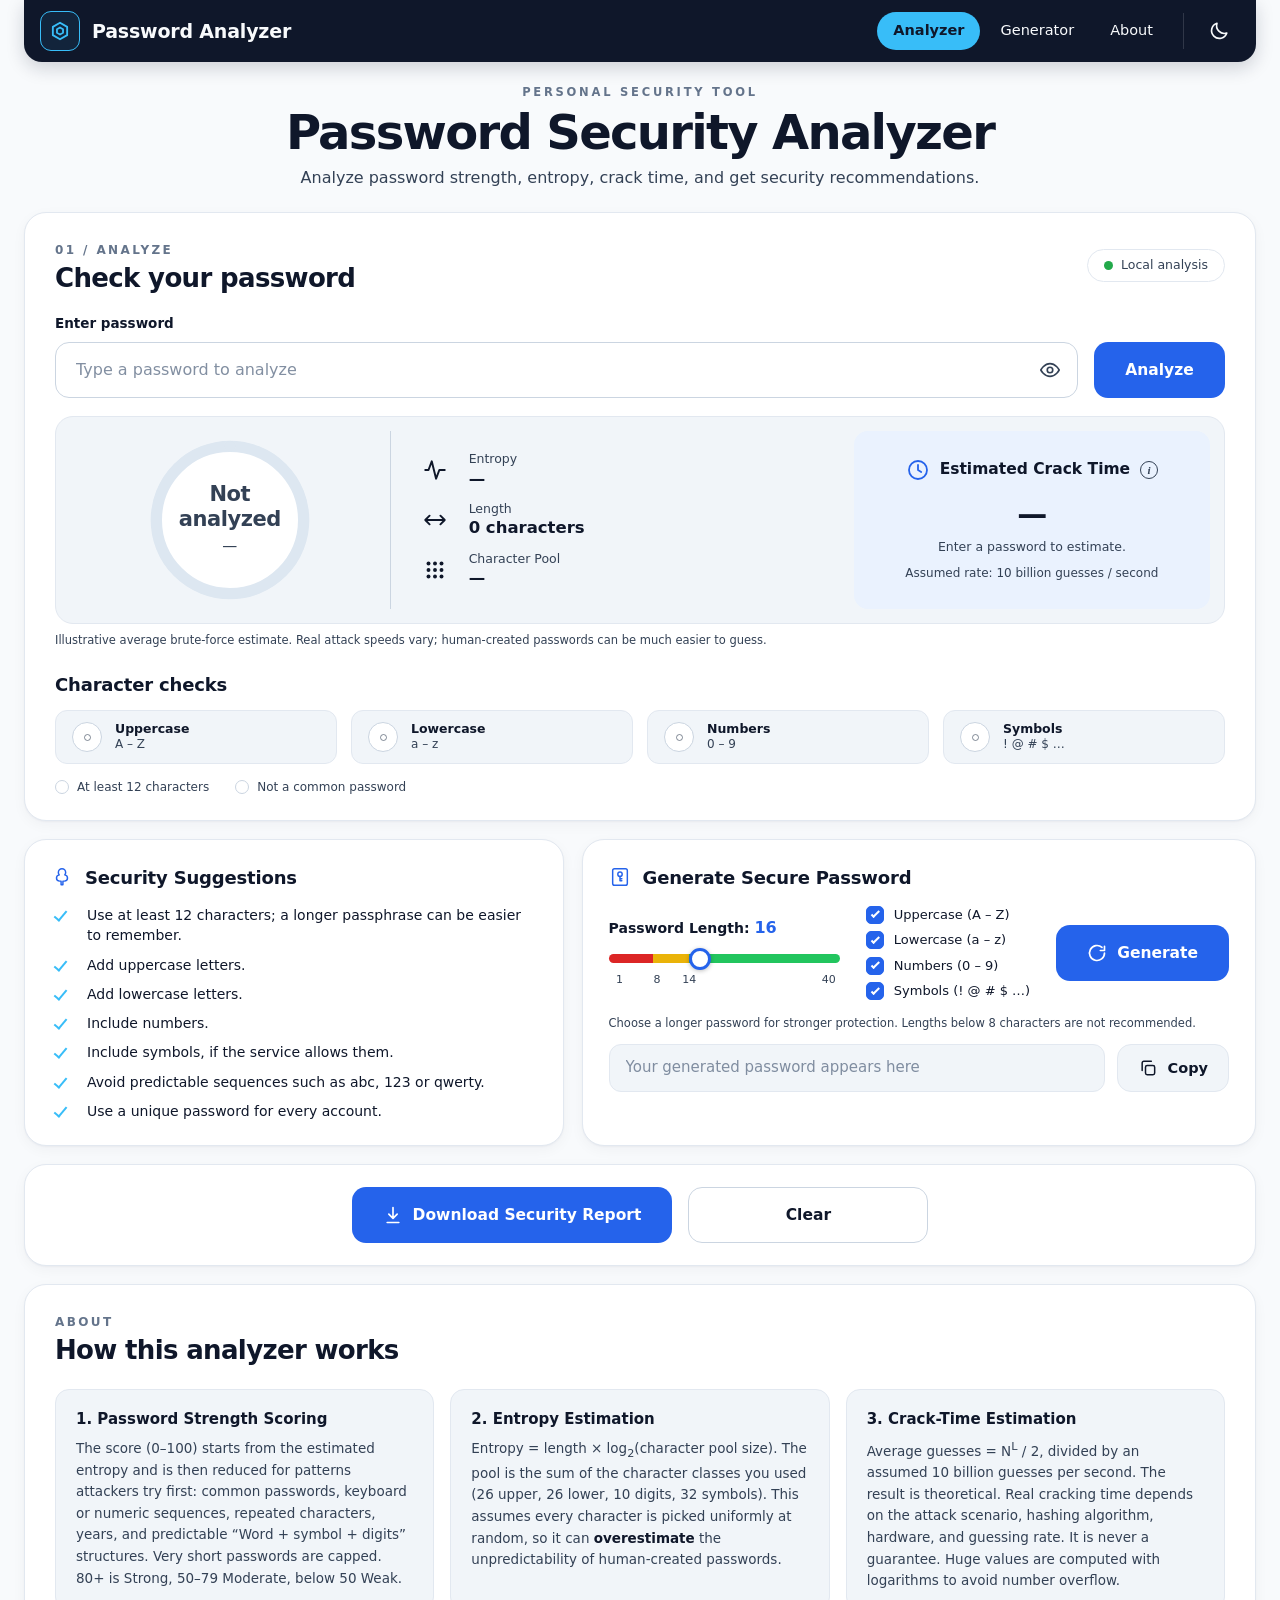
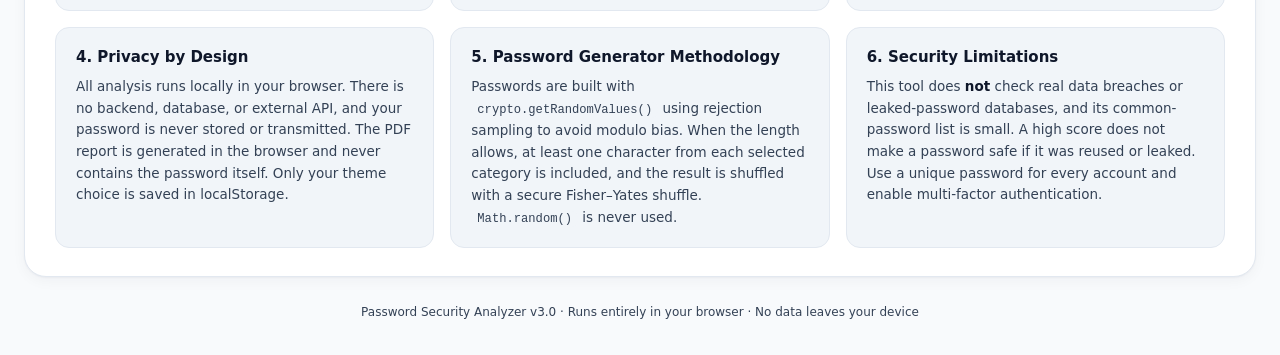
==== index.html @ edba5897 "Add Password Security Analyzer" ====
<!DOCTYPE html>
<html lang="en" data-theme="light">
<head>
  <meta charset="UTF-8">
  <meta name="viewport" content="width=device-width, initial-scale=1">
  <title>Password Security Analyzer</title>
  <meta name="description" content="Analyze password strength, entropy, crack time, and get security recommendations. Everything runs locally in your browser.">
  <meta name="color-scheme" content="light dark">
  <script>
    /* Apply the saved theme before first paint to avoid a flash. */
    try {
      var saved = localStorage.getItem('psa-theme');
      if (saved === 'dark' || saved === 'light') document.documentElement.setAttribute('data-theme', saved);
    } catch (e) {}
  </script>
  <link rel="stylesheet" href="style.css">
</head>
<body>

  <!-- ============ NAVIGATION ============ -->
  <header class="nav" id="top">
    <div class="nav__inner">
      <a class="brand" href="#top" aria-label="Password Analyzer home">
        <span class="brand__logo" aria-hidden="true">
          <svg viewBox="0 0 24 24" fill="none" stroke="currentColor" stroke-width="2" stroke-linejoin="round">
            <path d="M12 3l7.8 4.5v9L12 21l-7.8-4.5v-9L12 3z"/>
            <path d="M12 8.2l3.3 1.9v3.8L12 15.8l-3.3-1.9v-3.8L12 8.2z"/>
          </svg>
        </span>
        <span class="brand__name">Password Analyzer</span>
      </a>

      <nav class="nav__links" aria-label="Primary">
        <a href="#analyzer" class="nav__link is-active" data-section="analyzer">Analyzer</a>
        <a href="#generator" class="nav__link" data-section="generator">Generator</a>
        <a href="#about" class="nav__link" data-section="about">About</a>
        <span class="nav__divider" aria-hidden="true"></span>
        <button class="theme-toggle" id="themeToggle" type="button" aria-label="Switch to dark theme" title="Toggle light / dark theme">
          <svg class="icon-moon" viewBox="0 0 24 24" fill="none" stroke="currentColor" stroke-width="1.8" stroke-linecap="round" stroke-linejoin="round" aria-hidden="true"><path d="M20.5 14.2A8.5 8.5 0 0 1 9.8 3.5 8.5 8.5 0 1 0 20.5 14.2z"/></svg>
          <svg class="icon-sun" viewBox="0 0 24 24" fill="none" stroke="currentColor" stroke-width="1.8" stroke-linecap="round" stroke-linejoin="round" aria-hidden="true"><circle cx="12" cy="12" r="4"/><path d="M12 2v2M12 20v2M4.9 4.9l1.4 1.4M17.7 17.7l1.4 1.4M2 12h2M20 12h2M4.9 19.1l1.4-1.4M17.7 6.3l1.4-1.4"/></svg>
        </button>
      </nav>
    </div>
  </header>

  <main class="container">

    <!-- ============ HERO ============ -->
    <section class="hero">
      <p class="eyebrow eyebrow--hero">Personal Security Tool</p>
      <h1>Password Security Analyzer</h1>
      <p class="hero__sub">Analyze password strength, entropy, crack time, and get security recommendations.</p>
    </section>

    <!-- ============ ANALYZER ============ -->
    <section class="card card--analyzer" id="analyzer" aria-labelledby="analyzeTitle">
      <div class="card__head">
        <div>
          <p class="eyebrow">01 / Analyze</p>
          <h2 id="analyzeTitle" class="h-lg">Check your password</h2>
        </div>
        <span class="pill"><i class="pill__dot" aria-hidden="true"></i>Local analysis</span>
      </div>

      <label class="field-label" for="passwordInput">Enter password</label>
      <form class="input-row" id="analyzeForm" autocomplete="off" novalidate>
        <div class="input-wrap">
          <input id="passwordInput" type="password" placeholder="Type a password to analyze" autocomplete="off" autocapitalize="off" autocorrect="off" spellcheck="false" aria-describedby="privacyNote">
          <button class="eye" id="eyeBtn" type="button" aria-label="Show password" aria-pressed="false">
            <svg class="eye__open" viewBox="0 0 24 24" fill="none" stroke="currentColor" stroke-width="1.8" stroke-linecap="round" stroke-linejoin="round" aria-hidden="true"><path d="M2 12s3.6-7 10-7 10 7 10 7-3.6 7-10 7S2 12 2 12z"/><circle cx="12" cy="12" r="3"/></svg>
            <svg class="eye__closed" viewBox="0 0 24 24" fill="none" stroke="currentColor" stroke-width="1.8" stroke-linecap="round" stroke-linejoin="round" aria-hidden="true"><path d="M17.9 17.9A10.4 10.4 0 0 1 12 19C5.6 19 2 12 2 12a18.5 18.5 0 0 1 4.1-5.1M9.9 5.2A9.7 9.7 0 0 1 12 5c6.4 0 10 7 10 7a18.6 18.6 0 0 1-2.2 3.2M14.1 14.1a3 3 0 1 1-4.2-4.2M2 2l20 20"/></svg>
          </button>
        </div>
        <button class="btn btn--primary btn--analyze" id="analyzeBtn" type="submit">Analyze</button>
      </form>
      <span id="privacyNote" class="sr-only">Your password never leaves this browser.</span>

      <!-- Analysis dashboard -->
      <div class="panel" aria-live="polite">
        <!-- A. Strength meter -->
        <div class="panel__col panel__meter">
          <div class="ring" id="ring" role="img" aria-label="Password strength meter: not analyzed">
            <svg viewBox="0 0 120 120" aria-hidden="true">
              <circle class="ring__track" cx="60" cy="60" r="52"/>
              <circle class="ring__bar" id="ringBar" cx="60" cy="60" r="52"/>
            </svg>
            <div class="ring__center">
              <div class="ring__label" id="strengthLabel">Not analyzed</div>
              <div class="ring__score" id="strengthScore">&mdash;</div>
            </div>
          </div>
        </div>

        <!-- B. Metrics -->
        <div class="panel__col panel__metrics">
          <div class="metric">
            <span class="metric__ico" aria-hidden="true"><svg viewBox="0 0 24 24" fill="none" stroke="currentColor" stroke-width="1.8" stroke-linecap="round" stroke-linejoin="round"><path d="M3 12h3l3-8 4 16 3-8h5"/></svg></span>
            <div><span class="metric__label">Entropy</span><strong class="metric__value" id="mEntropy">&mdash;</strong></div>
          </div>
          <div class="metric">
            <span class="metric__ico" aria-hidden="true"><svg viewBox="0 0 24 24" fill="none" stroke="currentColor" stroke-width="1.8" stroke-linecap="round" stroke-linejoin="round"><path d="M3 12h18M7 8l-4 4 4 4M17 8l4 4-4 4"/></svg></span>
            <div><span class="metric__label">Length</span><strong class="metric__value" id="mLength">0 characters</strong></div>
          </div>
          <div class="metric">
            <span class="metric__ico" aria-hidden="true"><svg viewBox="0 0 24 24" fill="currentColor"><circle cx="6" cy="6" r="1.8"/><circle cx="12" cy="6" r="1.8"/><circle cx="18" cy="6" r="1.8"/><circle cx="6" cy="12" r="1.8"/><circle cx="12" cy="12" r="1.8"/><circle cx="18" cy="12" r="1.8"/><circle cx="6" cy="18" r="1.8"/><circle cx="12" cy="18" r="1.8"/><circle cx="18" cy="18" r="1.8"/></svg></span>
            <div><span class="metric__label">Character Pool</span><strong class="metric__value" id="mPool">&mdash;</strong></div>
          </div>
        </div>

        <!-- C. Crack time -->
        <div class="panel__col panel__crack">
          <div class="crack">
            <div class="crack__title">
              <svg viewBox="0 0 24 24" fill="none" stroke="currentColor" stroke-width="1.8" stroke-linecap="round" stroke-linejoin="round" aria-hidden="true"><circle cx="12" cy="12" r="9"/><path d="M12 7v5l3.2 2"/></svg>
              <span>Estimated Crack Time</span>
              <span class="info" tabindex="0" role="note" aria-label="About this estimate: Theoretical average time for an exhaustive search at 10 billion guesses per second. Real attacks depend on the hashing algorithm, hardware and attack method, and human-made passwords are often guessed far faster.">i
                <span class="info__tip">Theoretical average time for an exhaustive search at 10 billion guesses per second. Real attacks depend on the hashing algorithm, hardware and attack method, and human-made passwords are often guessed much faster.</span>
              </span>
            </div>
            <div class="crack__value" id="crackValue">&mdash;</div>
            <div class="crack__note" id="crackNote">Enter a password to estimate.</div>
            <div class="crack__rate">Assumed rate: 10 billion guesses / second</div>
          </div>
        </div>
      </div>
      <p class="footnote">Illustrative average brute-force estimate. Real attack speeds vary; human-created passwords can be much easier to guess.</p>

      <h3 class="h-md">Character checks</h3>
      <div class="tiles">
        <div class="tile" data-check="upper"><span class="tile__ico" aria-hidden="true"></span><div><strong>Uppercase</strong><span>A &ndash; Z</span></div></div>
        <div class="tile" data-check="lower"><span class="tile__ico" aria-hidden="true"></span><div><strong>Lowercase</strong><span>a &ndash; z</span></div></div>
        <div class="tile" data-check="number"><span class="tile__ico" aria-hidden="true"></span><div><strong>Numbers</strong><span>0 &ndash; 9</span></div></div>
        <div class="tile" data-check="symbol"><span class="tile__ico" aria-hidden="true"></span><div><strong>Symbols</strong><span>! @ # $ &hellip;</span></div></div>
      </div>
      <div class="minis">
        <span class="mini" data-check="len12"><i class="mini__dot" aria-hidden="true"></i><span>At least 12 characters</span></span>
        <span class="mini" data-check="common"><i class="mini__dot" aria-hidden="true"></i><span id="commonText">Not a common password</span></span>
      </div>
    </section>

    <!-- ============ SUGGESTIONS + GENERATOR ============ -->
    <div class="lower" id="generator">
      <section class="card card--suggest" aria-labelledby="sugTitle">
        <h2 class="h-md h-icon" id="sugTitle">
          <svg viewBox="0 0 24 24" fill="none" stroke="currentColor" stroke-width="1.6" stroke-linecap="round" stroke-linejoin="round" aria-hidden="true"><path d="M12 3a4 4 0 0 0-4 4c0 1.1.4 2 1 2.7-1.8.4-3 1.8-3 3.5 0 1.9 1.6 3.3 3.5 3.3H11v4h2v-4h1.5c1.9 0 3.5-1.4 3.5-3.3 0-1.7-1.2-3.1-3-3.5.6-.7 1-1.6 1-2.7a4 4 0 0 0-4-4z"/></svg>
          Security Suggestions
        </h2>
        <ul class="suggest" id="suggestList"></ul>
      </section>

      <section class="card card--gen" aria-labelledby="genTitle">
        <h2 class="h-md h-icon" id="genTitle">
          <svg viewBox="0 0 24 24" fill="none" stroke="currentColor" stroke-width="1.6" stroke-linecap="round" stroke-linejoin="round" aria-hidden="true"><rect x="4" y="3" width="16" height="18" rx="2"/><circle cx="12" cy="9" r="2.4"/><path d="M12 11.4V16M12 14h2M12 16h2"/></svg>
          Generate Secure Password
        </h2>

        <div class="gen">
          <div class="gen__length">
            <label class="gen__label" for="lengthSlider">Password Length: <span class="gen__value" id="lengthValue">16</span></label>
            <input id="lengthSlider" class="slider" type="range" min="1" max="40" step="1" value="16" aria-valuemin="1" aria-valuemax="40">
            <div class="ticks" aria-hidden="true">
              <span style="left:0%">1</span>
              <span style="left:17.95%">8</span>
              <span style="left:33.33%">14</span>
              <span style="left:100%">40</span>
            </div>
          </div>

          <fieldset class="opts">
            <legend class="sr-only">Character types</legend>
            <label class="check"><input type="checkbox" id="optUpper" checked><span class="check__box" aria-hidden="true"></span>Uppercase (A &ndash; Z)</label>
            <label class="check"><input type="checkbox" id="optLower" checked><span class="check__box" aria-hidden="true"></span>Lowercase (a &ndash; z)</label>
            <label class="check"><input type="checkbox" id="optNumber" checked><span class="check__box" aria-hidden="true"></span>Numbers (0 &ndash; 9)</label>
            <label class="check"><input type="checkbox" id="optSymbol" checked><span class="check__box" aria-hidden="true"></span>Symbols (! @ # $ &hellip;)</label>
          </fieldset>

          <button class="btn btn--primary btn--generate" id="generateBtn" type="button">
            <svg viewBox="0 0 24 24" fill="none" stroke="currentColor" stroke-width="2" stroke-linecap="round" stroke-linejoin="round" aria-hidden="true"><path d="M21 12a9 9 0 1 1-3-6.7"/><path d="M21 4v5h-5"/></svg>
            Generate
          </button>
        </div>

        <p class="footnote gen__hint" id="genHint">Choose a longer password for stronger protection. Lengths below 8 characters are not recommended.</p>

        <div class="out-row">
          <input id="generatedOutput" class="out" type="text" readonly placeholder="Your generated password appears here" aria-label="Generated password" spellcheck="false" autocomplete="off">
          <button class="btn btn--ghost btn--copy" id="copyBtn" type="button" aria-label="Copy generated password">
            <svg viewBox="0 0 24 24" fill="none" stroke="currentColor" stroke-width="1.8" stroke-linecap="round" stroke-linejoin="round" aria-hidden="true"><rect x="9" y="9" width="11" height="11" rx="2"/><path d="M5 15V6a2 2 0 0 1 2-2h9"/></svg>
            <span id="copyText">Copy</span>
          </button>
        </div>
        <p class="status" id="genStatus" role="status" aria-live="polite"></p>
      </section>
    </div>

    <!-- ============ ACTION FOOTER ============ -->
    <section class="card card--actions" aria-label="Report actions">
      <button class="btn btn--primary btn--wide" id="downloadBtn" type="button">
        <svg viewBox="0 0 24 24" fill="none" stroke="currentColor" stroke-width="2" stroke-linecap="round" stroke-linejoin="round" aria-hidden="true"><path d="M12 3v12M7 11l5 5 5-5M5 21h14"/></svg>
        Download Security Report
      </button>
      <button class="btn btn--outline btn--wide" id="clearBtn" type="button">Clear</button>
      <p class="status status--center" id="actionStatus" role="status" aria-live="polite"></p>
    </section>

    <!-- ============ ABOUT ============ -->
    <section class="card card--about" id="about" aria-labelledby="aboutTitle">
      <p class="eyebrow">About</p>
      <h2 class="h-lg" id="aboutTitle">How this analyzer works</h2>

      <div class="about">
        <article>
          <h3>1. Password Strength Scoring</h3>
          <p>The score (0&ndash;100) starts from the estimated entropy and is then reduced for patterns attackers try first: common passwords, keyboard or numeric sequences, repeated characters, years, and predictable &ldquo;Word + symbol + digits&rdquo; structures. Very short passwords are capped. 80+ is Strong, 50&ndash;79 Moderate, below 50 Weak.</p>
        </article>
        <article>
          <h3>2. Entropy Estimation</h3>
          <p>Entropy = length &times; log<sub>2</sub>(character pool size). The pool is the sum of the character classes you used (26 upper, 26 lower, 10 digits, 32 symbols). This assumes every character is picked uniformly at random, so it can <strong>overestimate</strong> the unpredictability of human-created passwords.</p>
        </article>
        <article>
          <h3>3. Crack-Time Estimation</h3>
          <p>Average guesses = N<sup>L</sup> / 2, divided by an assumed 10 billion guesses per second. The result is theoretical. Real cracking time depends on the attack scenario, hashing algorithm, hardware, and guessing rate. It is never a guarantee. Huge values are computed with logarithms to avoid number overflow.</p>
        </article>
        <article>
          <h3>4. Privacy by Design</h3>
          <p>All analysis runs locally in your browser. There is no backend, database, or external API, and your password is never stored or transmitted. The PDF report is generated in the browser and never contains the password itself. Only your theme choice is saved in localStorage.</p>
        </article>
        <article>
          <h3>5. Password Generator Methodology</h3>
          <p>Passwords are built with <code>crypto.getRandomValues()</code> using rejection sampling to avoid modulo bias. When the length allows, at least one character from each selected category is included, and the result is shuffled with a secure Fisher&ndash;Yates shuffle. <code>Math.random()</code> is never used.</p>
        </article>
        <article>
          <h3>6. Security Limitations</h3>
          <p>This tool does <strong>not</strong> check real data breaches or leaked-password databases, and its common-password list is small. A high score does not make a password safe if it was reused or leaked. Use a unique password for every account and enable multi-factor authentication.</p>
        </article>
      </div>
    </section>

    <footer class="site-footer">Password Security Analyzer v3.0 &middot; Runs entirely in your browser &middot; No data leaves your device</footer>
  </main>

  <script src="script.js"></script>
</body>
</html>
---- style.css ----
/* ==========================================================
   Password Security Analyzer v3.0 — style.css
   ========================================================== */

:root {
  /* Light palette */
  --canvas: #F8FAFC;
  --surface: #FFFFFF;
  --primary: #2563EB;
  --primary-hover: #1D4ED8;
  --on-primary: #FFFFFF;
  --accent: #38BDF8;
  --text: #0F172A;
  --text-2: #334155;

  --border: #E2E8F0;
  --border-strong: #CBD5E1;
  --muted: #F1F5F9;
  --eyebrow: #64748B;
  --placeholder: #64748B;

  --nav-bg: #0F172A;
  --nav-text: #F8FAFC;
  --nav-muted: #CBD5E1;

  --good: #15803D;
  --good-bg: #DCFCE7;
  --warn: #A16207;
  --warn-bar: #EAB308;
  --bad: #DC2626;
  --crack-bg: #EAF2FE;
  --track: #DDE7F1;

  --shadow: 0 1px 2px rgba(15, 23, 42, .04), 0 4px 14px rgba(15, 23, 42, .04);
  --radius-card: 22px;
  --radius-ctl: 14px;
  --font: "Poppins", "Inter", "Segoe UI", system-ui, -apple-system, Roboto, "Helvetica Neue", Arial, sans-serif;
}

:root[data-theme="dark"] {
  --canvas: #0F172A;
  --surface: #1E293B;
  --primary: #3B82F6;
  --primary-hover: #60A5FA;
  --on-primary: #0B1220;
  --accent: #60A5FA;
  --text: #F8FAFC;
  --text-2: #94A3B8;

  --border: #334155;
  --border-strong: #475569;
  --muted: #172236;
  --eyebrow: #94A3B8;
  --placeholder: #94A3B8;

  --nav-bg: #0B1120;
  --nav-text: #F8FAFC;
  --nav-muted: #94A3B8;

  --good: #4ADE80;
  --good-bg: rgba(74, 222, 128, .16);
  --warn: #FACC15;
  --warn-bar: #FACC15;
  --bad: #F87171;
  --crack-bg: rgba(59, 130, 246, .14);
  --track: #334155;

  --shadow: 0 1px 2px rgba(0, 0, 0, .25), 0 4px 14px rgba(0, 0, 0, .18);
}

/* ---------- Base ---------- */
*, *::before, *::after { box-sizing: border-box; }
html { scroll-behavior: smooth; -webkit-text-size-adjust: 100%; }
body {
  margin: 0;
  font-family: var(--font);
  font-size: 15px;
  line-height: 1.5;
  color: var(--text);
  background: var(--canvas);
  transition: background-color .2s ease, color .2s ease;
}
h1, h2, h3, p { margin: 0; }
button, input { font-family: inherit; font-size: inherit; color: inherit; }
button { cursor: pointer; }
a { color: inherit; text-decoration: none; }
code { font-family: ui-monospace, SFMono-Regular, Menlo, Consolas, monospace; font-size: .9em; background: var(--muted); padding: 1px 6px; border-radius: 6px; }
:focus-visible { outline: 2px solid var(--accent); outline-offset: 2px; }
.sr-only { position: absolute; width: 1px; height: 1px; margin: -1px; padding: 0; overflow: hidden; clip: rect(0 0 0 0); border: 0; }

.container { width: min(1240px, 100% - 48px); margin: 0 auto; padding-bottom: 28px; }

/* ---------- Navigation ---------- */
.nav {
  position: sticky; top: 0; z-index: 50;
  width: min(1240px, 100% - 48px);
  margin: 0 auto;
  background: var(--nav-bg);
  color: var(--nav-text);
  border-radius: 0 0 18px 18px;
  box-shadow: 0 6px 18px rgba(15, 23, 42, .18);
}
.nav__inner { display: flex; align-items: center; justify-content: space-between; gap: 16px; height: 62px; padding: 0 18px 0 16px; }
.brand { display: flex; align-items: center; gap: 12px; min-width: 0; }
.brand__logo {
  display: grid; place-items: center; width: 40px; height: 40px; flex: none;
  border: 1.5px solid var(--accent); border-radius: 11px; color: var(--accent);
  background: rgba(56, 189, 248, .08);
}
.brand__logo svg { width: 22px; height: 22px; }
.brand__name { font-weight: 600; font-size: 19px; letter-spacing: -.01em; white-space: nowrap; }
.badge { background: #2563EB; color: #fff; font-size: 11px; font-weight: 600; padding: 2px 9px; border-radius: 999px; }
:root[data-theme="dark"] .badge { background: #3B82F6; color: #0B1120; }

.nav__links { display: flex; align-items: center; gap: 4px; }
.nav__link {
  padding: 8px 16px; border-radius: 999px; font-weight: 500; font-size: 14.5px;
  color: var(--nav-text); transition: background-color .15s, color .15s;
}
.nav__link:hover { background: rgba(255, 255, 255, .08); }
.nav__link.is-active { background: var(--accent); color: #0F172A; font-weight: 600; }
.nav__divider { width: 1px; height: 36px; background: rgba(255, 255, 255, .14); margin: 0 12px 0 10px; }
.theme-toggle {
  display: grid; place-items: center; width: 38px; height: 38px; border: 0; background: transparent;
  color: var(--nav-text); border-radius: 10px; transition: background-color .15s, color .15s;
}
.theme-toggle:hover { background: rgba(255, 255, 255, .08); color: var(--accent); }
.theme-toggle svg { width: 22px; height: 22px; }
.icon-sun { display: none; }
:root[data-theme="dark"] .icon-sun { display: block; }
:root[data-theme="dark"] .icon-moon { display: none; }

/* ---------- Hero ---------- */
.hero { text-align: center; padding: 22px 0 22px; }
.eyebrow { font-size: 12px; font-weight: 600; letter-spacing: .2em; text-transform: uppercase; color: var(--eyebrow); }
.eyebrow--hero { font-size: 11.5px; letter-spacing: .24em; margin-bottom: 4px; }
.hero h1 { font-size: clamp(30px, 5vw, 48px); font-weight: 600; letter-spacing: -.035em; line-height: 1.15; }
.hero__sub { margin-top: 6px; color: var(--text-2); font-size: 16px; }

/* ---------- Cards ---------- */
.card {
  background: var(--surface);
  border: 1px solid var(--border);
  border-radius: var(--radius-card);
  box-shadow: var(--shadow);
  padding: 28px 30px;
  transition: background-color .2s, border-color .2s;
}
.card--analyzer { padding: 28px 30px 24px; scroll-margin-top: 84px; }
.card__head { display: flex; align-items: flex-start; justify-content: space-between; gap: 16px; margin-bottom: 18px; }
.h-lg { font-size: 26px; font-weight: 600; letter-spacing: -.025em; line-height: 1.2; margin-top: 4px; }
.h-md { font-size: 18px; font-weight: 600; letter-spacing: -.01em; }
.h-icon { display: flex; align-items: center; gap: 12px; }
.h-icon svg { width: 22px; height: 22px; color: var(--primary); flex: none; }
:root[data-theme="dark"] .h-icon svg { color: var(--accent); }

.pill {
  display: inline-flex; align-items: center; gap: 8px; margin-top: 8px;
  padding: 6px 16px; border: 1px solid var(--border); border-radius: 999px;
  font-size: 12.5px; color: var(--text-2); background: var(--surface); white-space: nowrap;
}
.pill__dot { width: 9px; height: 9px; border-radius: 50%; background: var(--good); display: inline-block; }
:root:not([data-theme="dark"]) .pill__dot { background: #22A94A; }

/* ---------- Input ---------- */
.field-label { display: block; font-size: 13.5px; font-weight: 600; margin-bottom: 9px; }
.input-row { display: flex; gap: 16px; align-items: stretch; }
.input-wrap { position: relative; flex: 1; min-width: 0; }
.input-wrap input {
  width: 100%; height: 56px; padding: 0 56px 0 20px;
  background: var(--surface); color: var(--text);
  border: 1.5px solid var(--border-strong); border-radius: var(--radius-ctl);
  font-size: 16px; outline: none; transition: border-color .15s, box-shadow .15s, background-color .2s;
}
.input-wrap input::placeholder { color: var(--placeholder); opacity: .8; }
.input-wrap input:focus { border-color: var(--primary); box-shadow: 0 0 0 3px rgba(37, 99, 235, .16); }
:root[data-theme="dark"] .input-wrap input:focus { box-shadow: 0 0 0 3px rgba(96, 165, 250, .25); }
.eye {
  position: absolute; right: 8px; top: 50%; transform: translateY(-50%);
  width: 40px; height: 40px; display: grid; place-items: center;
  border: 0; background: transparent; border-radius: 10px; color: var(--text-2);
  transition: color .15s, background-color .15s;
}
.eye:hover, .eye:focus-visible { color: var(--primary); }
:root[data-theme="dark"] .eye:hover, :root[data-theme="dark"] .eye:focus-visible { color: var(--accent); }
.eye svg { width: 22px; height: 22px; }
.eye__closed { display: none; }
.eye.is-on .eye__open { display: none; }
.eye.is-on .eye__closed { display: block; }

/* ---------- Buttons ---------- */
.btn {
  display: inline-flex; align-items: center; justify-content: center; gap: 10px;
  height: 56px; padding: 0 30px; border-radius: var(--radius-ctl);
  font-weight: 600; font-size: 15.5px; border: 1.5px solid transparent;
  transition: background-color .15s, border-color .15s, color .15s, transform .05s;
}
.btn svg { width: 20px; height: 20px; flex: none; }
.btn:active { transform: translateY(1px); }
.btn--primary { background: var(--primary); color: var(--on-primary); }
.btn--primary:hover { background: var(--primary-hover); }
.btn--outline { background: transparent; color: var(--text); border-color: var(--border-strong); }
.btn--outline:hover { border-color: var(--primary); color: var(--primary); }
:root[data-theme="dark"] .btn--outline:hover { color: var(--accent); border-color: var(--accent); }
.btn--ghost { background: var(--muted); color: var(--text); border-color: var(--border); height: 48px; padding: 0 20px; font-size: 14.5px; }
.btn--ghost:hover { border-color: var(--primary); }
.btn--ghost.is-done { color: var(--good); border-color: var(--good); }
.btn--analyze { min-width: 131px; }
.btn--generate { height: 56px; min-width: 153px; }
.btn--wide { min-width: 240px; }

/* ---------- Analysis panel ---------- */
.panel {
  display: grid; grid-template-columns: minmax(0, .9fr) minmax(0, 1.3fr) minmax(0, 1fr);
  margin-top: 18px; padding: 14px;
  background: var(--muted); border: 1px solid var(--border); border-radius: 18px;
}
.panel__col { min-width: 0; }
.panel__meter { display: grid; place-items: center; padding: 4px 10px; border-right: 1px solid var(--border-strong); }

.ring { --ring-color: var(--track); position: relative; width: 170px; height: 170px; }
.ring svg { width: 100%; height: 100%; transform: rotate(-90deg); }
.ring circle { fill: var(--surface); stroke-width: 8; }
.ring__track { stroke: var(--track); }
.ring__bar {
  fill: none !important; stroke: var(--ring-color); stroke-linecap: round;
  stroke-dasharray: 326.73; stroke-dashoffset: 326.73; transition: stroke-dashoffset .5s ease, stroke .3s;
}
.ring__center { position: absolute; inset: 0; display: flex; flex-direction: column; align-items: center; justify-content: center; text-align: center; padding: 0 16px; }
.ring__label { font-size: 21px; font-weight: 600; letter-spacing: -.02em; line-height: 1.15; color: var(--text-2); }
.ring__score { margin-top: 4px; font-size: 15px; color: var(--text-2); font-weight: 500; }
.ring.is-weak { --ring-color: var(--bad); }
.ring.is-moderate { --ring-color: var(--warn-bar); }
.ring.is-strong { --ring-color: var(--good); }
:root:not([data-theme="dark"]) .ring.is-strong { --ring-color: #16A34A; }
.ring.is-weak .ring__label { color: var(--bad); }
.ring.is-moderate .ring__label { color: var(--warn); }
.ring.is-strong .ring__label { color: var(--good); }
.ring[class*="is-"] .ring__score { color: var(--text); font-weight: 600; }

.panel__metrics { display: flex; flex-direction: column; justify-content: center; gap: 12px; padding: 8px 30px; }
.metric { display: flex; align-items: center; gap: 20px; }
.metric__ico { width: 28px; height: 28px; flex: none; display: grid; place-items: center; color: var(--text); }
.metric__ico svg { width: 26px; height: 26px; }
.metric__label { display: block; font-size: 12.5px; color: var(--text-2); line-height: 1.3; }
.metric__value { display: block; font-size: 16.5px; font-weight: 600; line-height: 1.3; }

.crack {
  height: 100%; display: flex; flex-direction: column; align-items: center; justify-content: center;
  text-align: center; padding: 16px 18px; background: var(--crack-bg); border-radius: 14px;
}
.crack__title { display: flex; align-items: center; gap: 10px; font-weight: 600; font-size: 15.5px; }
.crack__title > svg { width: 24px; height: 24px; color: var(--primary); }
:root[data-theme="dark"] .crack__title > svg { color: var(--accent); }
.crack__value { margin-top: 14px; font-size: 30px; font-weight: 700; letter-spacing: -.02em; line-height: 1.2; overflow-wrap: anywhere; }
.crack__value sup { font-size: .55em; }
.crack__note { margin-top: 6px; font-size: 12.5px; color: var(--text-2); }
.crack__rate { margin-top: 8px; font-size: 12px; font-weight: 500; color: var(--text-2); }

.info {
  position: relative; display: inline-grid; place-items: center; width: 18px; height: 18px;
  border: 1.5px solid var(--text-2); border-radius: 50%; color: var(--text-2);
  font-size: 11px; font-weight: 700; font-style: italic; font-family: Georgia, serif; cursor: help; flex: none;
}
.info:hover, .info:focus-visible { color: var(--primary); border-color: var(--primary); }
:root[data-theme="dark"] .info:hover, :root[data-theme="dark"] .info:focus-visible { color: var(--accent); border-color: var(--accent); }
.info__tip {
  position: absolute; z-index: 20; bottom: calc(100% + 10px); right: -12px; width: 260px;
  display: none; padding: 10px 12px; background: var(--nav-bg); color: var(--nav-text); border-radius: 10px;
  font: 400 12px/1.45 var(--font); font-style: normal; text-align: left;
  pointer-events: none; box-shadow: 0 8px 24px rgba(0, 0, 0, .25);
}
.info:hover .info__tip, .info:focus .info__tip, .info:focus-visible .info__tip { display: block; }

.footnote { margin-top: 8px; font-size: 11.5px; color: var(--text-2); }

/* ---------- Character checks ---------- */
.card--analyzer .h-md { margin-top: 22px; }
.tiles { display: grid; grid-template-columns: repeat(4, minmax(0, 1fr)); gap: 14px; margin-top: 12px; }
.tile {
  display: flex; align-items: center; gap: 13px; padding: 10px 16px;
  background: var(--muted); border: 1px solid var(--border); border-radius: 12px;
  transition: background-color .2s, border-color .2s;
}
.tile strong { display: block; font-size: 12.5px; font-weight: 600; line-height: 1.3; }
.tile div span { display: block; font-size: 12px; color: var(--text-2); line-height: 1.3; }
.tile__ico, .mini__dot {
  flex: none; display: grid; place-items: center; border-radius: 50%;
  border: 1.5px solid var(--border-strong); background: var(--surface); color: var(--text-2);
}
.tile__ico { width: 30px; height: 30px; }
.tile__ico::after { content: ""; width: 7px; height: 7px; border-radius: 50%; border: 1.5px solid currentColor; opacity: .6; }
.tile.is-pass { border-color: var(--good); background: var(--good-bg); }
.tile.is-pass .tile__ico { background: var(--good); border-color: var(--good); color: var(--surface); }
:root[data-theme="dark"] .tile.is-pass .tile__ico { color: #0B1120; }
.tile.is-pass .tile__ico::after {
  width: 5px; height: 9px; border: 0; border-right: 2.2px solid currentColor; border-bottom: 2.2px solid currentColor;
  border-radius: 0; transform: rotate(45deg) translate(-1px, -1px); opacity: 1;
}

.minis { display: flex; flex-wrap: wrap; gap: 8px 26px; margin-top: 14px; font-size: 12px; color: var(--text-2); }
.mini { display: inline-flex; align-items: center; gap: 8px; }
.mini__dot { width: 14px; height: 14px; border-width: 1.5px; }
.mini.is-pass { color: var(--good); font-weight: 500; }
.mini.is-pass .mini__dot { background: var(--good); border-color: var(--good); }
.mini.is-pass .mini__dot::after { content: ""; width: 3px; height: 6px; border-right: 1.8px solid var(--surface); border-bottom: 1.8px solid var(--surface); transform: rotate(45deg) translate(-.5px, -.5px); }
:root[data-theme="dark"] .mini.is-pass .mini__dot::after { border-color: #0B1120; }
.mini.is-fail { color: var(--bad); font-weight: 500; }
.mini.is-fail .mini__dot { border-color: var(--bad); background: var(--bad); }
.mini.is-fail .mini__dot::after { content: "!"; font-size: 9px; line-height: 1; font-weight: 800; color: var(--surface); }
:root[data-theme="dark"] .mini.is-fail .mini__dot::after { color: #0B1120; }

/* ---------- Lower grid ---------- */
.lower { display: grid; grid-template-columns: minmax(0, 4fr) minmax(0, 5fr); gap: 18px; margin-top: 18px; align-items: stretch; scroll-margin-top: 84px; }
.lower .card { padding: 24px 26px; height: 100%; display: flex; flex-direction: column; }
.lower .h-md { margin-bottom: 14px; }

.suggest { list-style: none; margin: 0; padding: 0; display: flex; flex-direction: column; gap: 9px; }
.suggest li { position: relative; padding-left: 36px; font-size: 14px; line-height: 1.45; color: var(--text); }
.suggest li::before {
  content: ""; position: absolute; left: 6px; top: 3px; width: 7px; height: 13px;
  border-right: 2.4px solid var(--good); border-bottom: 2.4px solid var(--good); transform: rotate(40deg);
}
.suggest li.tip::before { border-color: var(--accent); }
.suggest li.todo::before {
  left: 4px; top: 4px; width: 14px; height: 14px; border: 2px solid var(--warn-bar); border-radius: 50%; transform: none;
  background: radial-gradient(circle, var(--warn-bar) 0 2.2px, transparent 2.6px);
}
.suggest li.bad::before {
  left: 4px; top: 4px; width: 14px; height: 14px; border: 2px solid var(--bad); border-radius: 50%; transform: none;
  background: radial-gradient(circle, var(--bad) 0 2.2px, transparent 2.6px);
}
.suggest li.good strong { color: var(--good); font-weight: 600; }

/* ---------- Generator ---------- */
.gen { display: grid; grid-template-columns: minmax(0, 1fr) auto auto; gap: 18px 26px; align-items: center; }
.gen__label { display: block; font-size: 14px; font-weight: 600; margin-bottom: 8px; }
.gen__value { color: var(--primary); font-size: 16px; font-weight: 700; }
:root[data-theme="dark"] .gen__value { color: var(--accent); }

.slider {
  --pct: 38%;
  -webkit-appearance: none; appearance: none; display: block; width: 100%; height: 22px; margin: 0;
  background: transparent; cursor: pointer;
}
.slider::-webkit-slider-runnable-track {
  height: 9px; border-radius: 999px;
  background: linear-gradient(to right, #DC2626 0 19.23%, #EAB308 19.23% 34.62%, #22C55E 34.62% 100%);
}
.slider::-moz-range-track {
  height: 9px; border-radius: 999px;
  background: linear-gradient(to right, #DC2626 0 19.23%, #EAB308 19.23% 34.62%, #22C55E 34.62% 100%);
}
.slider::-webkit-slider-thumb {
  -webkit-appearance: none; appearance: none; width: 22px; height: 22px; margin-top: -6.5px;
  border-radius: 50%; background: var(--surface); border: 3.5px solid var(--primary); box-shadow: 0 1px 4px rgba(0, 0, 0, .25);
}
.slider::-moz-range-thumb { width: 15px; height: 15px; border-radius: 50%; background: var(--surface); border: 3.5px solid var(--primary); box-shadow: 0 1px 4px rgba(0, 0, 0, .25); }
:root[data-theme="dark"] .slider::-webkit-slider-thumb { border-color: var(--accent); }
:root[data-theme="dark"] .slider::-moz-range-thumb { border-color: var(--accent); }
:root[data-theme="dark"] .slider::-webkit-slider-runnable-track { background: linear-gradient(to right, #F87171 0 19.23%, #FACC15 19.23% 34.62%, #4ADE80 34.62% 100%); }
:root[data-theme="dark"] .slider::-moz-range-track { background: linear-gradient(to right, #F87171 0 19.23%, #FACC15 19.23% 34.62%, #4ADE80 34.62% 100%); }
.slider:focus-visible { outline: none; }
.slider:focus-visible::-webkit-slider-thumb { box-shadow: 0 0 0 4px rgba(56, 189, 248, .45); }
.slider:focus-visible::-moz-range-thumb { box-shadow: 0 0 0 4px rgba(56, 189, 248, .45); }

.ticks { position: relative; height: 18px; margin: 2px 11px 0; font-size: 11px; color: var(--text-2); }
.ticks span { position: absolute; top: 0; transform: translateX(-50%); }
.ticks span:first-child { transform: translateX(-50%); }

.opts { border: 0; margin: 0; padding: 0; min-width: 0; display: flex; flex-direction: column; gap: 6px; }
.check { display: flex; align-items: center; gap: 10px; font-size: 13px; color: var(--text); cursor: pointer; white-space: nowrap; }
.check input { position: absolute; opacity: 0; width: 1px; height: 1px; }
.check__box {
  width: 18px; height: 18px; flex: none; display: grid; place-items: center;
  border-radius: 5px; border: 1.5px solid var(--border-strong); background: var(--surface); transition: background-color .15s, border-color .15s;
}
.check input:checked + .check__box { background: var(--primary); border-color: var(--primary); }
.check input:checked + .check__box::after {
  content: ""; width: 4px; height: 9px; border-right: 2px solid var(--on-primary); border-bottom: 2px solid var(--on-primary); transform: rotate(45deg) translate(-.5px, -1px);
}
.check input:focus-visible + .check__box { outline: 2px solid var(--accent); outline-offset: 2px; }

.gen__hint { margin-top: 14px; }
.gen__hint.is-error { color: var(--bad); font-weight: 500; }
.out-row { display: flex; gap: 12px; margin-top: 12px; }
.out {
  flex: 1; min-width: 0; height: 48px; padding: 0 16px; background: var(--muted); color: var(--text);
  border: 1.5px solid var(--border); border-radius: 12px; outline: none;
  font-family: ui-monospace, SFMono-Regular, Menlo, Consolas, monospace; font-size: 15px; letter-spacing: .02em;
}
.out::placeholder { font-family: var(--font); letter-spacing: 0; color: var(--placeholder); opacity: .8; }
.status { min-height: 20px; margin-top: 8px; font-size: 12.5px; color: var(--good); font-weight: 500; }
.status.is-error { color: var(--bad); }
.status--center { text-align: center; margin-top: 0; width: 100%; }

/* ---------- Action footer ---------- */
.card--actions { margin-top: 18px; padding: 22px 30px; display: flex; flex-wrap: wrap; justify-content: center; align-items: center; gap: 16px; }
.card--actions .status--center { flex-basis: 100%; min-height: 0; }
.card--actions .status--center:empty { display: none; }

/* ---------- About ---------- */
.card--about { margin-top: 18px; scroll-margin-top: 84px; }
.about { display: grid; grid-template-columns: repeat(3, minmax(0, 1fr)); gap: 16px; margin-top: 22px; }
.about article { padding: 18px 20px; background: var(--muted); border: 1px solid var(--border); border-radius: 14px; }
.about h3 { font-size: 15px; font-weight: 600; margin-bottom: 8px; }
.about p { font-size: 13.5px; line-height: 1.6; color: var(--text-2); }
.about strong { color: var(--text); font-weight: 600; }

.site-footer { text-align: center; font-size: 12px; color: var(--text-2); padding: 26px 0 8px; }

/* ---------- Tablet ---------- */
@media (max-width: 1024px) {
  .container, .nav { width: min(1240px, 100% - 32px); }
  .panel { grid-template-columns: minmax(0, 1fr) minmax(0, 1.3fr); }
  .panel__crack { grid-column: 1 / -1; margin-top: 12px; }
  .panel__metrics { padding: 8px 24px; }
  .tiles { grid-template-columns: repeat(2, minmax(0, 1fr)); }
  .lower { grid-template-columns: minmax(0, 1fr); }
  .about { grid-template-columns: repeat(2, minmax(0, 1fr)); }
  .gen { grid-template-columns: minmax(0, 1fr) auto; }
  .gen__length { grid-column: 1 / -1; }
  .btn--generate { justify-self: end; }
}

/* ---------- Mobile ---------- */
@media (max-width: 640px) {
  body { font-size: 14.5px; }
  .container, .nav { width: calc(100% - 24px); }
  .nav__inner { height: auto; flex-wrap: wrap; padding: 10px 12px; gap: 8px 12px; }
  .brand__name { font-size: 16.5px; }
  .brand__logo { width: 34px; height: 34px; }
  .nav__links { width: 100%; justify-content: space-between; gap: 0; }
  .nav__link { padding: 7px 12px; font-size: 13.5px; }
  .nav__divider { margin: 0 4px; height: 28px; }
  .hero { padding: 18px 0 16px; }
  .hero__sub { font-size: 14.5px; }
  .card, .card--analyzer, .lower .card { padding: 20px 16px; border-radius: 18px; }
  .card__head { flex-direction: column-reverse; align-items: flex-start; gap: 4px; }
  .pill { margin-top: 0; }
  .h-lg { font-size: 22px; }
  .input-row { flex-direction: column; gap: 12px; }
  .btn--analyze, .btn--wide, .btn--generate { width: 100%; }
  .btn--wide { min-width: 0; }
  .panel { grid-template-columns: minmax(0, 1fr); padding: 12px; }
  .panel__meter { border-right: 0; border-bottom: 1px solid var(--border-strong); padding: 6px 0 18px; }
  .panel__metrics { padding: 16px 8px; }
  .panel__crack { margin-top: 0; }
  .ring { width: 160px; height: 160px; }
  .ring__label { font-size: 18px; }
  .crack__value { font-size: 26px; }
  .tiles { gap: 10px; }
  .tile { padding: 10px 12px; gap: 10px; }
  .minis { flex-direction: column; gap: 8px; }
  .about { grid-template-columns: minmax(0, 1fr); }
  .gen { grid-template-columns: minmax(0, 1fr); }
  .gen__length { grid-column: auto; }
  .btn--generate { justify-self: stretch; }
  .card--actions { flex-direction: column; align-items: stretch; padding: 18px 16px; }
  .crack__title { flex-wrap: wrap; justify-content: center; }
  .crack { position: relative; }
  .info { position: static; }
  .info__tip { left: 12px; right: 12px; width: auto; bottom: auto; top: 52px; }
}

@media (prefers-reduced-motion: reduce) {
  html { scroll-behavior: auto; }
  * { transition: none !important; }
}
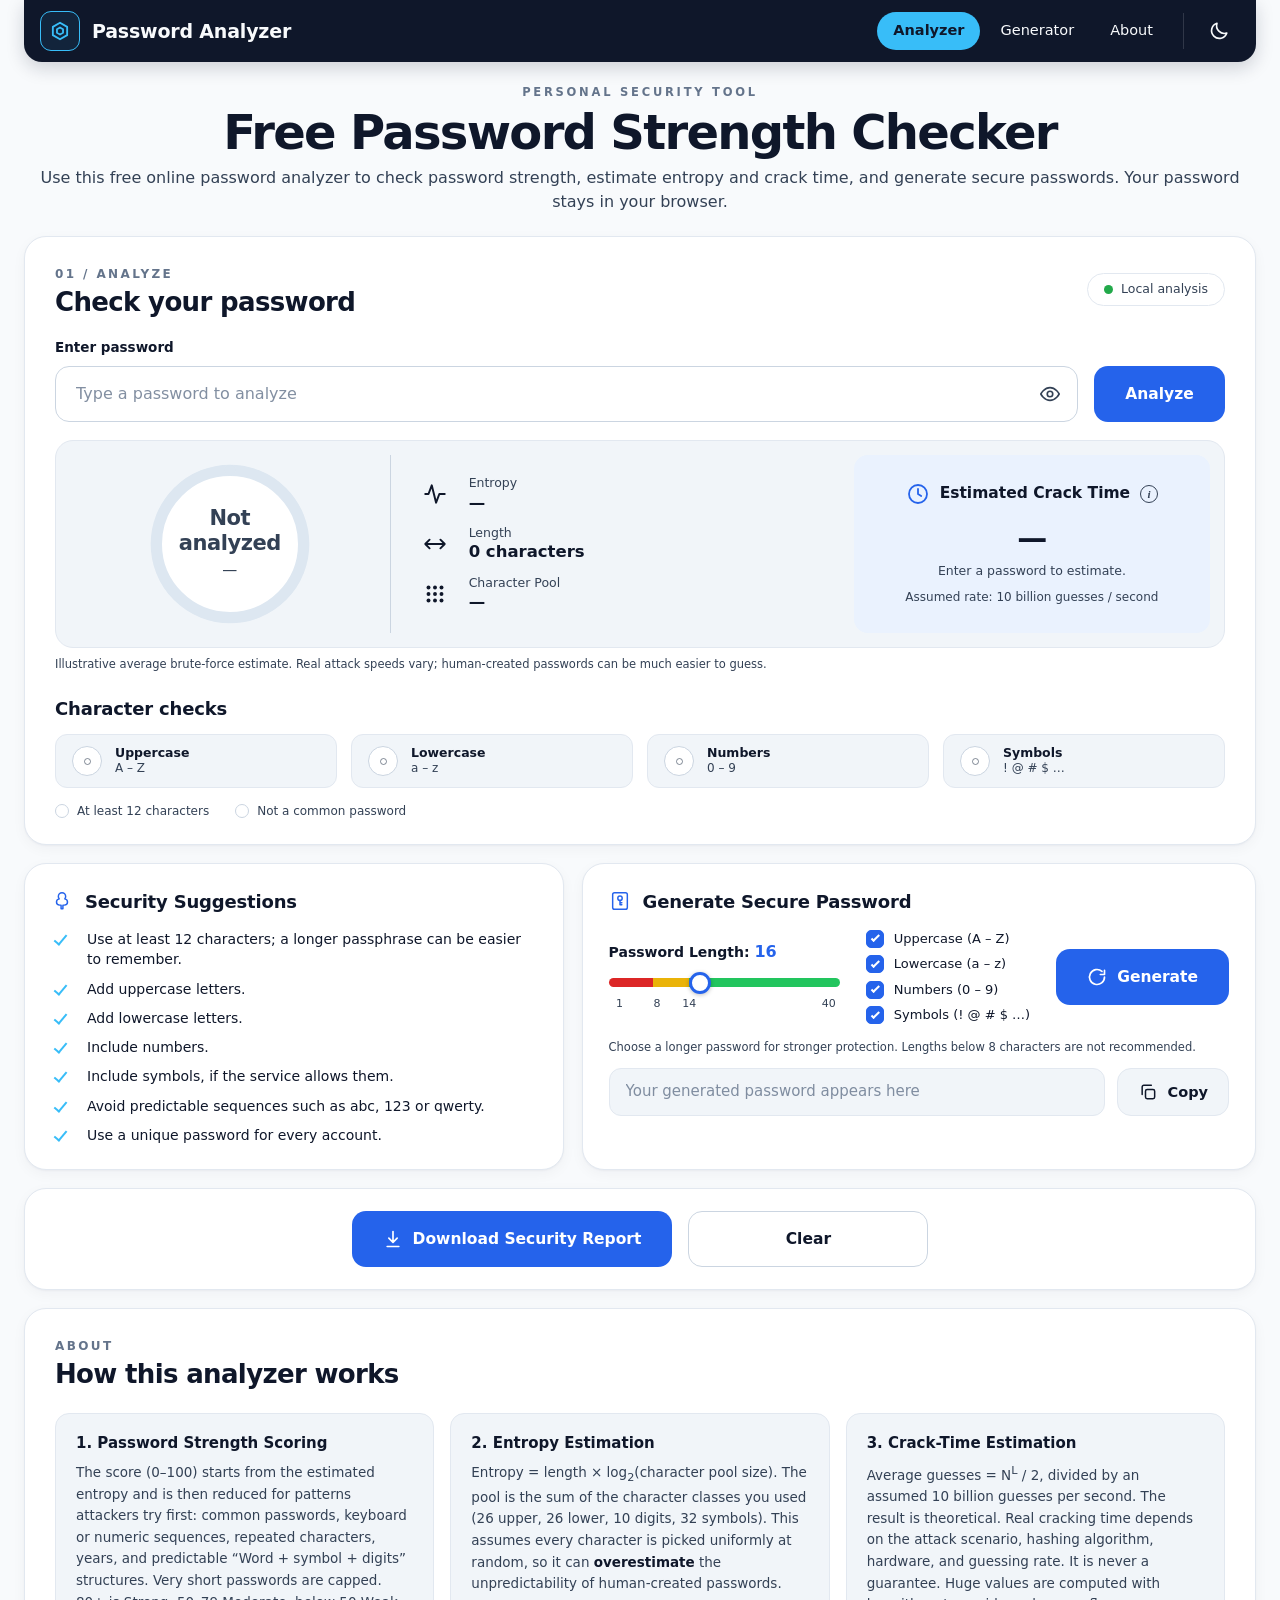
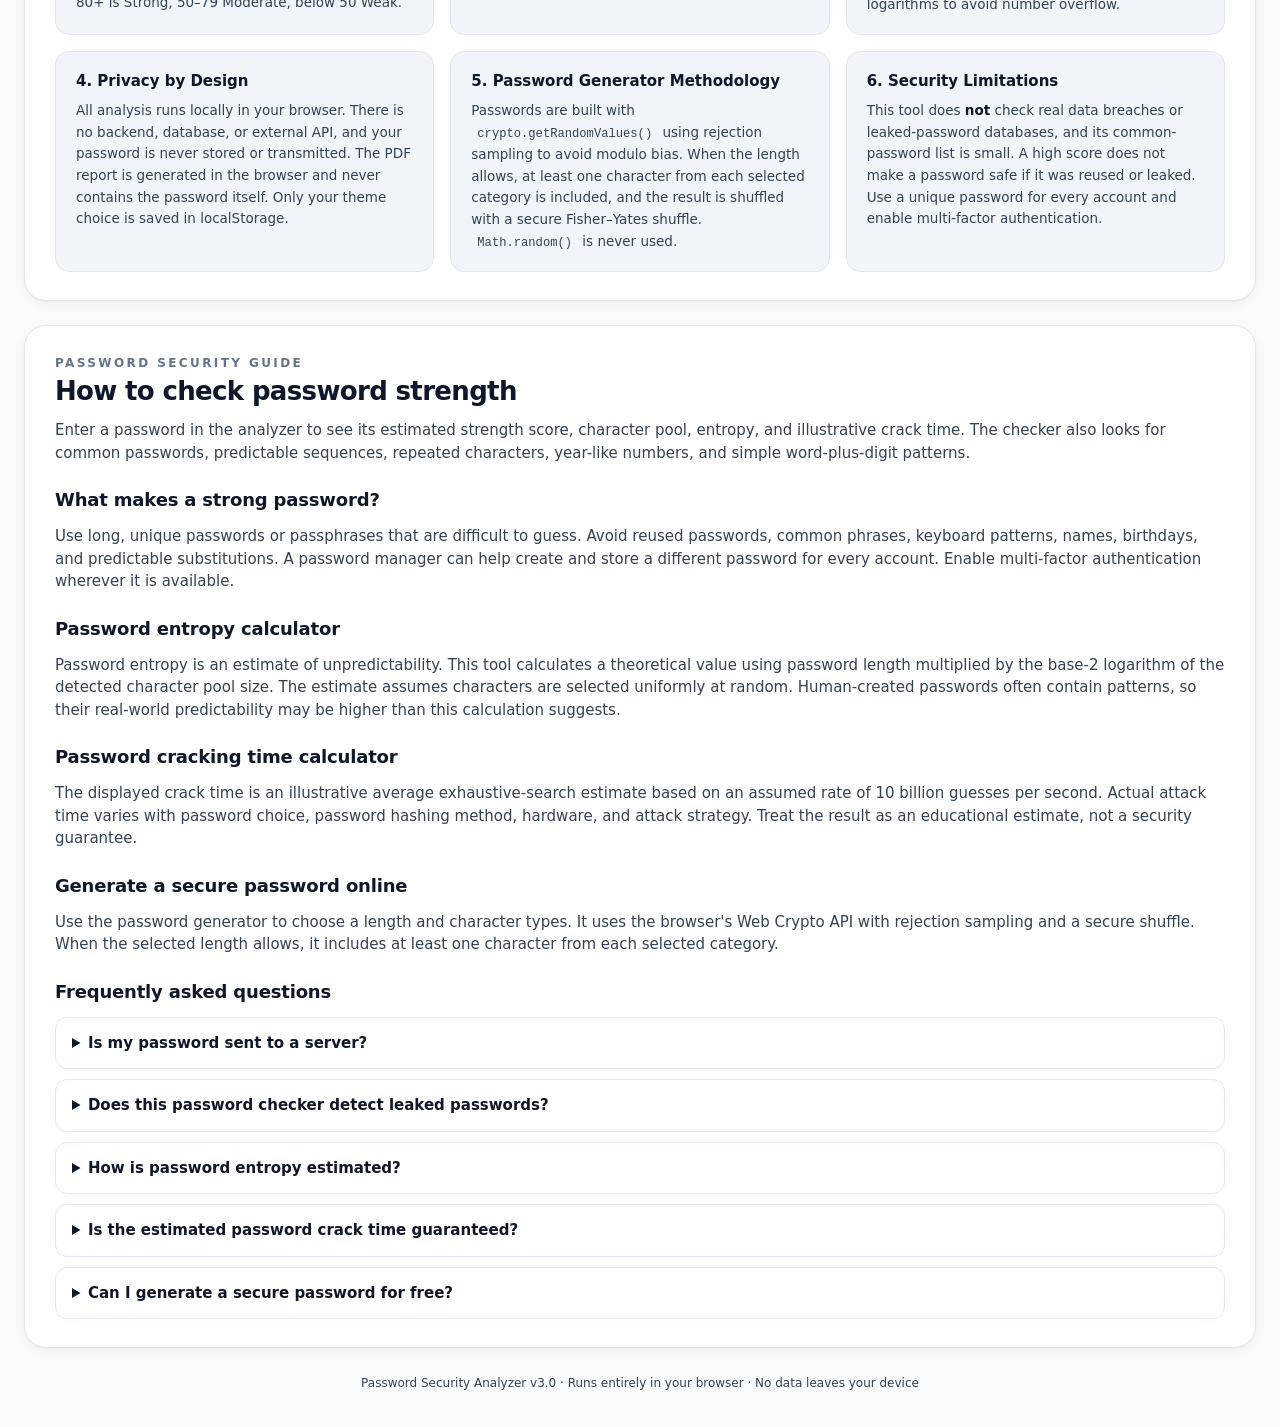
==== commit bf0375d9: "SEO updates" ====
--- a/index.html
+++ b/index.html
@@ -3,9 +3,47 @@
 <head>
   <meta charset="UTF-8">
   <meta name="viewport" content="width=device-width, initial-scale=1">
-  <title>Password Security Analyzer</title>
-  <meta name="description" content="Analyze password strength, entropy, crack time, and get security recommendations. Everything runs locally in your browser.">
+  <title>Free Password Strength Checker &amp; Secure Generator</title>
+  <meta name="description" content="Check password strength, entropy and estimated crack time with a free online password analyzer. Generate secure passwords privately in your browser.">
   <meta name="color-scheme" content="light dark">
+
+  <meta name="robots" content="index, follow, max-image-preview:large">
+  <meta name="author" content="Password Security Analyzer">
+  <link rel="canonical" href="https://password-security-analyzer-kittu07.vercel.app/">
+  <meta property="og:type" content="website">
+  <meta property="og:site_name" content="Password Security Analyzer">
+  <meta property="og:title" content="Free Password Strength Checker &amp; Secure Generator">
+  <meta property="og:description" content="Analyze password strength, entropy and estimated crack time. Generate secure passwords privately in your browser.">
+  <meta property="og:url" content="https://password-security-analyzer-kittu07.vercel.app/">
+  <meta name="twitter:card" content="summary">
+  <meta name="twitter:title" content="Free Password Strength Checker &amp; Secure Generator">
+  <meta name="twitter:description" content="Analyze password strength and generate secure passwords privately in your browser.">
+  <script type="application/ld+json">
+  {
+    "@context": "https://schema.org",
+    "@type": "WebApplication",
+    "name": "Password Security Analyzer",
+    "url": "https://password-security-analyzer-kittu07.vercel.app/",
+    "description": "A free browser-based password strength checker, password entropy calculator, estimated password cracking time calculator, and secure password generator.",
+    "applicationCategory": "SecurityApplication",
+    "operatingSystem": "Any",
+    "browserRequirements": "A modern browser with JavaScript and Web Crypto API support.",
+    "offers": {
+      "@type": "Offer",
+      "price": "0",
+      "priceCurrency": "USD"
+    },
+    "featureList": [
+      "Password strength analysis",
+      "Password entropy estimation",
+      "Theoretical password crack-time estimation",
+      "Cryptographically secure password generation",
+      "Local browser-only password analysis",
+      "PDF security report generation"
+    ]
+  }
+  </script>
+  <meta name="google-site-verification" content="m8NL9wvVpZag4avcpTypbV5zmNT3r9YOxgs9nWuaRSk" />
   <script>
     /* Apply the saved theme before first paint to avoid a flash. */
     try {
@@ -48,8 +86,8 @@
     <!-- ============ HERO ============ -->
     <section class="hero">
       <p class="eyebrow eyebrow--hero">Personal Security Tool</p>
-      <h1>Password Security Analyzer</h1>
-      <p class="hero__sub">Analyze password strength, entropy, crack time, and get security recommendations.</p>
+      <h1>Free Password Strength Checker</h1>
+      <p class="hero__sub">Use this free online password analyzer to check password strength, estimate entropy and crack time, and generate secure passwords. Your password stays in your browser.</p>
     </section>
 
     <!-- ============ ANALYZER ============ -->
@@ -236,6 +274,50 @@
       </div>
     </section>
 
+
+    <!-- ============ PASSWORD SECURITY GUIDE ============ -->
+    <section class="card card--about seo-guide" id="password-security-guide" aria-labelledby="guideTitle">
+      <p class="eyebrow">Password Security Guide</p>
+      <h2 class="h-lg" id="guideTitle">How to check password strength</h2>
+      <p>Enter a password in the analyzer to see its estimated strength score, character pool, entropy, and illustrative crack time. The checker also looks for common passwords, predictable sequences, repeated characters, year-like numbers, and simple word-plus-digit patterns.</p>
+
+      <h3 class="h-md">What makes a strong password?</h3>
+      <p>Use long, unique passwords or passphrases that are difficult to guess. Avoid reused passwords, common phrases, keyboard patterns, names, birthdays, and predictable substitutions. A password manager can help create and store a different password for every account. Enable multi-factor authentication wherever it is available.</p>
+
+      <h3 class="h-md">Password entropy calculator</h3>
+      <p>Password entropy is an estimate of unpredictability. This tool calculates a theoretical value using password length multiplied by the base-2 logarithm of the detected character pool size. The estimate assumes characters are selected uniformly at random. Human-created passwords often contain patterns, so their real-world predictability may be higher than this calculation suggests.</p>
+
+      <h3 class="h-md">Password cracking time calculator</h3>
+      <p>The displayed crack time is an illustrative average exhaustive-search estimate based on an assumed rate of 10 billion guesses per second. Actual attack time varies with password choice, password hashing method, hardware, and attack strategy. Treat the result as an educational estimate, not a security guarantee.</p>
+
+      <h3 class="h-md">Generate a secure password online</h3>
+      <p>Use the password generator to choose a length and character types. It uses the browser's Web Crypto API with rejection sampling and a secure shuffle. When the selected length allows, it includes at least one character from each selected category.</p>
+
+      <h3 class="h-md">Frequently asked questions</h3>
+      <div class="seo-faq">
+        <details>
+          <summary>Is my password sent to a server?</summary>
+          <p>No. Password analysis and generation run locally in your browser. This application has no backend or external password-checking API, and it does not transmit the password.</p>
+        </details>
+        <details>
+          <summary>Does this password checker detect leaked passwords?</summary>
+          <p>No. It checks a small built-in list of common passwords and predictable patterns. It does not query breached-password databases or confirm whether an account password has been exposed.</p>
+        </details>
+        <details>
+          <summary>How is password entropy estimated?</summary>
+          <p>The tool multiplies the password length by log base 2 of the detected character pool size. This is a theoretical estimate and assumes uniformly random character selection.</p>
+        </details>
+        <details>
+          <summary>Is the estimated password crack time guaranteed?</summary>
+          <p>No. It is an illustrative average brute-force estimate using an assumed 10 billion guesses per second. Real cracking speeds and attack methods vary significantly.</p>
+        </details>
+        <details>
+          <summary>Can I generate a secure password for free?</summary>
+          <p>Yes. Choose the desired length and character categories, then select Generate. The generator uses the browser's cryptographic random number generator.</p>
+        </details>
+      </div>
+    </section>
+
     <footer class="site-footer">Password Security Analyzer v3.0 &middot; Runs entirely in your browser &middot; No data leaves your device</footer>
   </main>
 
--- a/style.css
+++ b/style.css
@@ -467,3 +467,13 @@
   html { scroll-behavior: auto; }
   * { transition: none !important; }
 }
+
+
+/* ---------- SEO guide content ---------- */
+.seo-guide { margin-top: 24px; }
+.seo-guide > p:not(.eyebrow) { margin-top: 12px; color: var(--text-2); }
+.seo-guide h3 { margin-top: 22px; margin-bottom: 7px; }
+.seo-faq { margin-top: 12px; display: grid; gap: 10px; }
+.seo-faq details { border: 1px solid var(--border); border-radius: 12px; padding: 14px 16px; background: var(--surface); }
+.seo-faq summary { cursor: pointer; font-weight: 600; }
+.seo-faq details p { margin-top: 10px; color: var(--text-2); }
